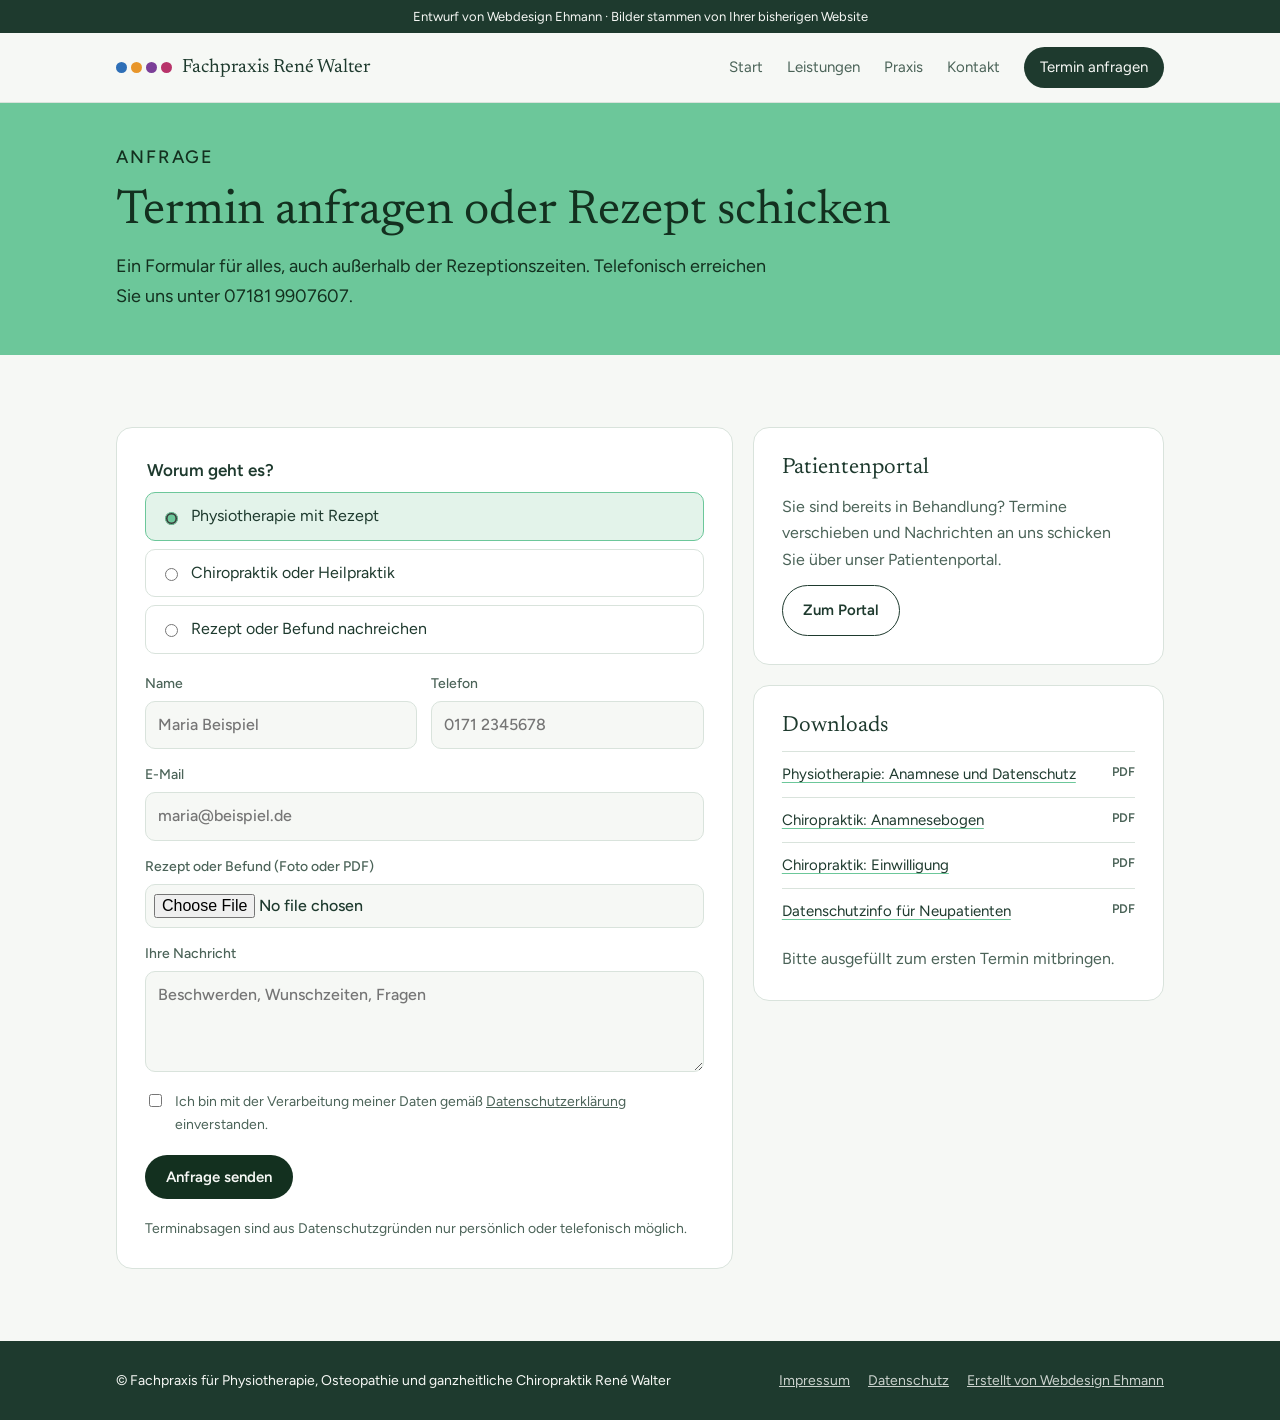
==== anfrage.html @ 9dee4672 "Hero füllt einen Bildschirm, Status-Leiste, eigene Kontakt-Seite, fehlende Infos der alten Seite erg" ====
<!doctype html>
<html lang="de">
<head>
<meta charset="UTF-8">
<meta name="viewport" content="width=device-width, initial-scale=1.0, viewport-fit=cover">
<title>Termin anfragen | Fachpraxis René Walter Winterbach</title>
<meta name="description" content="Termin oder Rezept online an die Fachpraxis in Winterbach schicken, auch außerhalb der Rezeptionszeiten. Oder direkt anrufen: 07181 9907607.">
<meta name="robots" content="noindex">
<link rel="icon" href="favicon.svg" type="image/svg+xml">
<link rel="preload" href="fonts/newsreader.woff2" as="font" type="font/woff2" crossorigin>
<link rel="stylesheet" href="css/fonts.css">
<link rel="stylesheet" href="css/style.css">
</head>
<body>
<div class="demo">Entwurf von Webdesign Ehmann · Bilder stammen von Ihrer bisherigen Website</div>

<header>
  <div class="wrap nav">
    <a class="brand" href="index.html" aria-label="Fachpraxis René Walter, zur Startseite">
      <span class="dots" aria-hidden="true"><i style="background:var(--c-blue)"></i><i style="background:var(--c-orange)"></i><i style="background:var(--c-violet)"></i><i style="background:var(--c-magenta)"></i></span>
      <span>Fachpraxis René Walter</span>
    </a>
    <nav class="links" id="links" aria-label="Hauptnavigation">
      <a href="index.html">Start</a>
      <a href="leistungen.html">Leistungen</a>
      <a href="praxis.html">Praxis</a>
      <a href="kontakt.html">Kontakt</a>
      <a href="anfrage.html" class="nav-cta" aria-current="page">Termin anfragen</a>
    </nav>
    <button class="menu-btn" id="menuBtn" aria-label="Menü öffnen" aria-expanded="false" aria-controls="links">
      <svg width="26" height="26" viewBox="0 0 24 24" fill="none" stroke="currentColor" stroke-width="1.8" stroke-linecap="round" aria-hidden="true"><path d="M4 7h16M4 12h16M4 17h16"/></svg>
    </button>
  </div>
</header>

<main id="top">
<div class="page-head"><div class="wrap">
    <p class="eyebrow">Anfrage</p>
    <h1>Termin anfragen oder Rezept schicken</h1>
    <p>Ein Formular für alles, auch außerhalb der Rezeptionszeiten. Telefonisch erreichen Sie uns unter 07181 9907607.</p>
  </div></div>
  <section id="anfrage">
    <div class="wrap">
      <div class="form-grid">
        <form class="card form" id="contact-form" novalidate>
          <fieldset class="choice">
            <legend>Worum geht es?</legend>
            <label><input type="radio" name="art" id="art-physio" value="physio" checked> Physiotherapie mit Rezept</label>
            <label><input type="radio" name="art" id="art-hp" value="hp"> Chiropraktik oder Heilpraktik</label>
            <label><input type="radio" name="art" id="art-rezept" value="rezept"> Rezept oder Befund nachreichen</label>
          </fieldset>
          <div class="fields">
            <label>Name<input id="f-name" name="name" autocomplete="name" placeholder="Maria Beispiel"></label>
            <label>Telefon<input id="f-tel" name="tel" type="tel" autocomplete="tel" placeholder="0171 2345678"></label>
            <label class="full">E-Mail<input id="f-mail" name="mail" type="email" autocomplete="email" placeholder="maria@beispiel.de"></label>
            <label class="full" id="file-row">Rezept oder Befund (Foto oder PDF)<input id="f-file" name="file" type="file" accept="image/*,.pdf"></label>
            <label class="full">Ihre Nachricht<textarea id="f-msg" name="msg" rows="3" placeholder="Beschwerden, Wunschzeiten, Fragen"></textarea></label>
          </div>
          <label class="consent"><input type="checkbox" id="f-ok"> <span>Ich bin mit der Verarbeitung meiner Daten gemäß <a href="datenschutz.html">Datenschutzerklärung</a> einverstanden.</span></label>
          <p class="err" id="err" role="alert" hidden></p>
          <button class="btn btn-dark" type="submit">Anfrage senden</button>
          <p class="note">Terminabsagen sind aus Datenschutzgründen nur persönlich oder telefonisch möglich.</p>
          <p class="ok" id="ok" role="status" hidden>Danke. In der fertigen Website geht Ihre Anfrage jetzt direkt an die Praxis. In diesem Entwurf wird noch nichts verschickt.</p>
        </form>
        <div class="side">
          <div class="card">
            <h3>Patientenportal</h3>
            <p>Sie sind bereits in Behandlung? Termine verschieben und Nachrichten an uns schicken Sie über unser Patientenportal.</p>
            <a class="btn btn-line" href="https://www.therapie-winterbach.de/patienten-kommunikations-portal/" target="_blank" rel="noopener">Zum Portal</a>
          </div>
          <div class="card">
            <h3>Downloads</h3>
            <ul class="dl">
              <li><a href="downloads/anamnese-physiotherapie.pdf" target="_blank" rel="noopener">Physiotherapie: Anamnese und Datenschutz</a><small>PDF</small></li>
              <li><a href="downloads/anamnesebogen-chiropraktik.pdf" target="_blank" rel="noopener">Chiropraktik: Anamnesebogen</a><small>PDF</small></li>
              <li><a href="downloads/einwilligung-chiropraktik.pdf" target="_blank" rel="noopener">Chiropraktik: Einwilligung</a><small>PDF</small></li>
              <li><a href="downloads/datenschutzinfo-neupatienten.pdf" target="_blank" rel="noopener">Datenschutzinfo für Neupatienten</a><small>PDF</small></li>
            </ul>
            <p class="note">Bitte ausgefüllt zum ersten Termin mitbringen.</p>
          </div>
        </div>
      </div>
    </div>
  </section>
</main>

<footer>
  <div class="wrap">
    <span>© Fachpraxis für Physiotherapie, Osteopathie und ganzheitliche Chiropraktik René Walter</span>
    <nav aria-label="Rechtliches"><a href="impressum.html">Impressum</a><a href="datenschutz.html">Datenschutz</a><a href="https://www.webdesign-ehmann.de" target="_blank" rel="noopener">Erstellt von Webdesign Ehmann</a></nav>
  </div>
</footer>

<script src="js/main.js" defer></script>
</body>
</html>
---- css/fonts.css ----
@font-face{font-family:"Newsreader";font-style:normal;font-weight:200 800;font-display:swap;src:url(../fonts/newsreader.woff2) format("woff2")}
@font-face{font-family:"Figtree";font-style:normal;font-weight:300 900;font-display:swap;src:url(../fonts/figtree.woff2) format("woff2")}
---- css/style.css ----
html{color-scheme:light}body{margin:0}img{max-width:100%;display:block}[hidden]{display:none!important}
:root{padding-top:env(safe-area-inset-top,0px);padding-bottom:env(safe-area-inset-bottom,0px)}
/* Farben: Mint als Grundton der Praxis. Blau/Orange/Violett/Magenta stammen aus dem Logo und
   markieren nur die vier Fachbereiche (und spiegeln die Lampenschirme im Flur der Praxis). */
:root{
  --bg:#F6F8F5; --surface:#FFFFFF; --mint:#6CC79A; --mint-soft:#E3F3EA;
  --ink:#1E3A2E; --ink-2:#4B6358; --line:#D9E3DC; --on-mint:#13301F;
  --c-blue:#2E6FB7; --c-orange:#E8962A; --c-violet:#7B3F98; --c-magenta:#B8336A;
  --f-display:"Newsreader",Georgia,"Times New Roman",serif;
  --f-body:"Figtree",system-ui,-apple-system,"Segoe UI",sans-serif;
  --gutter-l:max(16px,env(safe-area-inset-left,0px)); --gutter-r:max(16px,env(safe-area-inset-right,0px));
}
@media (prefers-color-scheme:dark){:root:not([data-theme="light"]){
  --bg:#111814; --surface:#18221C; --mint:#6CC79A; --mint-soft:#1F3328;
  --ink:#E4EEE8; --ink-2:#A6BAAE; --line:#2A3A31; --on-mint:#0E2418;
  --c-blue:#6FA3DC; --c-orange:#F0AE55; --c-violet:#B48BCB; --c-magenta:#DE7AA3; color-scheme:dark}}
:root[data-theme="dark"]{
  --bg:#111814; --surface:#18221C; --mint:#6CC79A; --mint-soft:#1F3328;
  --ink:#E4EEE8; --ink-2:#A6BAAE; --line:#2A3A31; --on-mint:#0E2418;
  --c-blue:#6FA3DC; --c-orange:#F0AE55; --c-violet:#B48BCB; --c-magenta:#DE7AA3; color-scheme:dark}
*{box-sizing:border-box}
html{scroll-behavior:smooth;scroll-padding-top:72px}
@media (prefers-reduced-motion:reduce){html{scroll-behavior:auto}}
body{background:var(--bg);color:var(--ink);font-family:var(--f-body);font-size:17px;line-height:1.65}
body::before{content:"";position:fixed;inset:0 0 auto;height:env(safe-area-inset-top,0px);z-index:10;background:var(--bg)}
.wrap{max-width:1080px;margin:0 auto;padding-left:var(--gutter-l);padding-right:var(--gutter-r)}
h1,h2,h3{font-family:var(--f-display);font-weight:400;line-height:1.15;text-wrap:balance;margin:0}
h2{font-size:clamp(28px,4.5vw,40px)}
h3{font-size:22px}
p{margin:0}
a{color:inherit}
:focus-visible{outline:2px solid var(--mint);outline-offset:3px;border-radius:4px}
.eyebrow{font-size:13px;letter-spacing:.12em;text-transform:uppercase;color:var(--ink-2);font-weight:500}
.btn{display:inline-flex;align-items:center;gap:8px;padding:12px 20px;border-radius:999px;font-weight:600;font-size:15px;text-decoration:none;border:1.5px solid transparent;cursor:pointer;font-family:inherit}
.btn-dark{background:var(--on-mint);color:#F6F8F5}
.btn-line{border-color:currentColor;background:transparent;color:inherit}
.dots{display:inline-flex;gap:4px}
.dots i{width:11px;height:11px;border-radius:50%;display:block}

.demo{background:var(--ink);color:var(--bg);font-size:13px;text-align:center;padding-block:6px}

/* Header */
header{position:sticky;top:env(safe-area-inset-top,0px);z-index:5;background:var(--bg);border-bottom:1px solid var(--line)}
.nav{display:flex;align-items:center;justify-content:space-between;gap:16px;padding-block:14px}
.brand{display:flex;align-items:center;gap:10px;text-decoration:none;min-width:0}
.brand span{font-family:var(--f-display);font-size:19px;white-space:nowrap}
.links{display:flex;gap:24px;font-size:15px;align-items:center}
.links a{text-decoration:none;color:var(--ink-2)}
.links a:hover{color:var(--ink)}
.links a[aria-current="page"]:not(.nav-cta){color:var(--ink);font-weight:600}
.nav-cta{background:var(--ink);color:var(--bg)!important;padding:8px 16px;border-radius:999px}
.menu-btn{display:none;background:none;border:0;color:var(--ink);padding:6px;cursor:pointer}
@media (max-width:900px){
  .brand span{font-size:17px}
  .links{display:none;position:absolute;top:100%;left:0;right:0;flex-direction:column;align-items:stretch;gap:0;background:var(--bg);border-bottom:1px solid var(--line);padding-left:var(--gutter-l);padding-right:var(--gutter-r)}
  .links.open{display:flex}
  .links a{padding-block:14px;border-top:1px solid var(--line);font-size:17px}
  .nav-cta{background:none;color:var(--ink)!important;padding:14px 0;border-radius:0;font-weight:600}
  .menu-btn{display:block}
}
@media (max-width:420px){.brand span{white-space:normal;line-height:1.2}}

/* Hero */
.hero{background:var(--mint);color:var(--on-mint)}
.hero .wrap{display:grid;grid-template-columns:1.2fr 1fr;gap:40px;align-items:center;padding-block:28px 30px}
.hero h1{font-size:clamp(32px,min(4.8vw,7.4svh),54px);margin-top:10px}
.hero .lead{font-size:18px;margin-top:14px;max-width:36ch}
.hero .eyebrow{color:var(--on-mint)}
.hero-actions{display:flex;flex-wrap:wrap;gap:12px;margin-top:22px}
.hero figure{margin:0}
.hero figure img{width:100%;height:clamp(220px,calc(100svh - 270px),500px);object-fit:cover;object-position:50% 45%;border-radius:14px}
.hero figcaption{font-size:13px;margin-top:6px;opacity:.85}
@media (max-width:820px){.hero .wrap{grid-template-columns:1fr;gap:18px;padding-block:22px 24px}.hero h1{font-size:clamp(28px,8vw,38px)}.hero .lead{font-size:16px}.hero-actions{margin-top:16px}.hero figure img{height:clamp(110px,18svh,200px);object-position:50% 55%}.hero figcaption{display:none}}

/* Fotos */
.photo{margin:0}
.photo img{width:100%;height:auto;object-fit:cover;border-radius:14px;background:var(--mint-soft)}
.photo figcaption{font-size:13px;color:var(--ink-2);margin-top:6px}

/* Status-Leiste: zeigt gross, ob die Praxis gerade offen ist */
.strip{background:var(--surface);border-bottom:1px solid var(--line)}
.strip .wrap{display:flex;flex-wrap:wrap;align-items:center;justify-content:center;gap:12px 28px;padding-block:14px}
.status{display:inline-flex;align-items:center;gap:12px;margin:0;padding:10px 20px 10px 16px;border-radius:999px;font-size:17px;line-height:1.25;background:var(--ink);color:var(--bg)}
.status i{width:14px;height:14px;border-radius:50%;background:var(--c-orange);flex-shrink:0;display:block}
.status b{font-weight:700;font-size:18px}
.status small{font-size:14px;opacity:.9}
.status small:not(:empty)::before{content:"·";margin-right:10px}
.status[data-state="open"]{background:var(--mint);color:var(--on-mint)}
.status[data-state="open"] i{background:#1C8A52;animation:pulse 2s ease-out infinite}
@keyframes pulse{0%{box-shadow:0 0 0 0 rgba(28,138,82,.55)}70%{box-shadow:0 0 0 10px rgba(28,138,82,0)}100%{box-shadow:0 0 0 0 rgba(28,138,82,0)}}
@media (prefers-reduced-motion:reduce){.status i{animation:none!important}}
.facts{list-style:none;margin:0;padding:0;display:flex;flex-wrap:wrap;justify-content:center;gap:6px 24px;font-size:15px;color:var(--ink-2)}
.facts li::before{content:"";display:inline-block;width:5px;height:5px;border-radius:50%;background:var(--mint);margin-right:8px;vertical-align:middle}
.facts a{text-decoration-color:var(--mint);text-underline-offset:3px}
@media (max-width:600px){.strip .wrap{padding-block:12px;gap:8px}.status{padding:8px 16px 8px 12px;flex-wrap:wrap;row-gap:0}.status small:not(:empty)::before{content:none}.status small{flex-basis:100%;padding-left:26px;margin-top:-2px}.facts{gap:2px 16px;font-size:14px}}

section{padding-block:72px}
@media (max-width:600px){section{padding-block:52px}}
.alt{background:var(--surface);border-block:1px solid var(--line)}
.sec-head{display:flex;flex-direction:column;gap:10px;margin-bottom:36px;max-width:640px}

/* Fachbereiche */
.cards{display:grid;grid-template-columns:repeat(4,minmax(0,1fr));gap:16px}
@media (max-width:900px){.cards{grid-template-columns:repeat(2,minmax(0,1fr))}}
@media (max-width:520px){.cards{grid-template-columns:1fr}}
.area-card{background:var(--surface);border:1px solid var(--line);border-top:4px solid var(--c);border-radius:0 0 14px 14px;padding:20px;display:flex;flex-direction:column;gap:8px}
.area-card h3{font-size:22px}
.area-card p{color:var(--ink-2);font-size:16px}
.area-card ul{margin:4px 0 0;padding-left:18px;color:var(--ink-2);font-size:15px}
.area-card li{margin-top:2px}
.area-card .meta{font-size:14px;color:var(--ink);font-weight:500}
.tag{align-self:flex-start;margin-top:auto;font-size:13px;font-weight:600;color:var(--on-mint);background:var(--mint-soft);padding:3px 10px;border-radius:999px}
:root[data-theme="dark"] .tag{color:var(--ink)}
@media (prefers-color-scheme:dark){:root:not([data-theme="light"]) .tag{color:var(--ink)}}
.more-link{margin-top:24px;display:inline-flex;gap:6px;align-items:center;font-weight:600;text-decoration:none;color:var(--ink);border-bottom:2px solid var(--mint);padding-bottom:2px}
.detail{display:grid;grid-template-columns:repeat(2,minmax(0,1fr));gap:20px}
@media (max-width:820px){.detail{grid-template-columns:1fr}}
.more{display:grid;grid-template-columns:repeat(4,minmax(0,1fr));gap:12px 24px;margin-top:28px;padding-top:24px;border-top:1px solid var(--line)}
.more h3{font-family:var(--f-body);font-size:16px;font-weight:600}
.more p{color:var(--ink-2);font-size:15px;margin-top:4px}
@media (max-width:900px){.more{grid-template-columns:repeat(2,minmax(0,1fr))}}
@media (max-width:520px){.more{grid-template-columns:1fr}}

/* Praxis */
.praxis{display:grid;grid-template-columns:1fr 1.3fr;gap:40px;align-items:center}
.praxis-text{display:flex;flex-direction:column;gap:14px}
.praxis-text p:not(.eyebrow){color:var(--ink-2);max-width:48ch}
@media (max-width:820px){.praxis{grid-template-columns:1fr;gap:28px}}
.gallery{display:grid;grid-template-columns:repeat(2,minmax(0,1fr));gap:12px}
.gallery .photo img{aspect-ratio:4/3}
.gallery .wide{grid-column:1/-1}
.gallery .wide img{aspect-ratio:16/9}
.gallery .tall img{aspect-ratio:3/4}
.gallery.big{grid-template-columns:repeat(3,minmax(0,1fr))}
.gallery.big .wide{grid-column:span 2}
.gallery.big .photo.wide img{aspect-ratio:3/2}
.gallery.big .photo:not(.wide) img{aspect-ratio:3/4}
@media (max-width:700px){.gallery.big{grid-template-columns:repeat(2,minmax(0,1fr))}.gallery.big .wide{grid-column:1/-1}}
.split{display:grid;grid-template-columns:1fr 1fr;gap:40px;align-items:center}
.split .photo img{aspect-ratio:4/3}
.split.rev .photo{order:2}
@media (max-width:820px){.split{grid-template-columns:1fr;gap:24px}.split.rev .photo{order:0}}
.split p{color:var(--ink-2);max-width:52ch}
.split>div{display:flex;flex-direction:column;gap:14px}
.checks{list-style:none;margin:4px 0 0;padding:0;color:var(--ink-2);font-size:16px}
.checks li{padding-block:7px;border-top:1px solid var(--line);padding-left:20px;position:relative}
.checks li::before{content:"";position:absolute;left:0;top:17px;width:8px;height:8px;border-radius:50%;background:var(--mint)}

/* Kontakt */
.three{display:grid;grid-template-columns:repeat(3,minmax(0,1fr));gap:20px}
@media (max-width:900px){.three{grid-template-columns:1fr}}
.card{background:var(--surface);border:1px solid var(--line);border-radius:16px;padding:28px}
.three .card{display:flex;flex-direction:column;gap:12px}
.hours{width:100%;border-collapse:collapse;font-variant-numeric:tabular-nums;font-size:16px}
.hours td{padding-block:9px;border-top:1px solid var(--line);vertical-align:top}
.hours td:first-child{width:56px;font-weight:600}
.hours tr.today td:first-child::after{content:"";display:inline-block;width:7px;height:7px;border-radius:50%;background:var(--mint);margin-left:6px;vertical-align:middle}
.hours td.off{color:var(--ink-2)}
.note{font-size:14px;color:var(--ink-2)}
.cta-card{background:var(--mint-soft);border-color:transparent}
.cta-card p{color:var(--ink-2)}
.cta-card .btn{align-self:flex-start;margin-top:auto}
.cta-card .btn-dark{background:var(--ink);color:var(--bg)}
.kv{display:grid;grid-template-columns:minmax(0,1fr) auto;gap:2px 12px;align-items:center;margin:0;font-size:15px}
.kv dt{color:var(--ink-2);grid-column:1/-1;font-size:13px;margin-top:10px}
.kv dt:first-child{margin-top:0}
.kv dd{margin:0;font-weight:500;min-width:0;overflow-wrap:anywhere}
.copy{background:none;border:1px solid var(--line);color:var(--ink-2);border-radius:999px;font-size:13px;padding:4px 10px;cursor:pointer;font-family:inherit}
.row-links{display:flex;gap:8px;flex-wrap:wrap;margin-top:auto}
.route{text-decoration:none}
.career{background:var(--mint-soft)}
.career .wrap{display:flex;flex-wrap:wrap;align-items:center;justify-content:space-between;gap:16px;padding-block:28px}
.career p{max-width:60ch;color:var(--ink-2)}
.career b{color:var(--ink)}
.example{display:inline-block;font-size:11px;letter-spacing:.06em;background:var(--mint-soft);color:var(--ink);padding:2px 8px;border-radius:999px;vertical-align:middle}

/* Formular */
.form-grid{display:grid;grid-template-columns:1.5fr 1fr;gap:20px;align-items:start}
@media (max-width:900px){.form-grid{grid-template-columns:1fr}}
.form{display:flex;flex-direction:column;gap:18px}
.choice{border:0;padding:0;margin:0;display:flex;flex-direction:column;gap:8px}
.choice legend{font-weight:600;margin-bottom:8px}
.choice label{display:flex;gap:10px;align-items:center;padding:10px 14px;border:1px solid var(--line);border-radius:10px;cursor:pointer;font-size:16px}
.choice label:has(input:checked){border-color:var(--mint);background:var(--mint-soft)}
.choice input{accent-color:var(--mint)}
.fields{display:grid;grid-template-columns:repeat(2,minmax(0,1fr));gap:14px}
.fields .full{grid-column:1/-1}
@media (max-width:520px){.fields{grid-template-columns:1fr}}
.fields label{display:flex;flex-direction:column;gap:6px;font-size:14px;font-weight:500;color:var(--ink-2);min-width:0}
.fields input,.fields textarea{font:inherit;font-size:16px;color:var(--ink);background:var(--bg);border:1px solid var(--line);border-radius:10px;padding:10px 12px;width:100%}
.fields input[type=file]{padding:8px}
.fields input:focus,.fields textarea:focus{outline:2px solid var(--mint);outline-offset:0}
.consent{display:flex;gap:10px;align-items:flex-start;font-size:14px;color:var(--ink-2)}
.consent input{margin-top:4px;accent-color:var(--mint)}
.form .btn{align-self:flex-start}
.err{color:#B3261E;font-size:14px}
:root[data-theme="dark"] .err{color:#F2B8B5}
@media (prefers-color-scheme:dark){:root:not([data-theme="light"]) .err{color:#F2B8B5}}
.ok{background:var(--mint-soft);border-radius:10px;padding:12px 14px;font-size:15px}
.side{display:flex;flex-direction:column;gap:20px}
.side .card{display:flex;flex-direction:column;gap:12px}
.side .card p{color:var(--ink-2);font-size:16px}
.side .btn{align-self:flex-start}
.dl{list-style:none;margin:0;padding:0}
.dl li{display:flex;justify-content:space-between;gap:12px;padding-block:10px;border-top:1px solid var(--line);font-size:15px}
.dl small{color:var(--ink-2);font-weight:600}

/* Unterseiten */
.page-head{background:var(--mint);color:var(--on-mint)}
.page-head .wrap{padding-block:40px 44px;display:flex;flex-direction:column;gap:12px}
.page-head h1{font-size:clamp(32px,5vw,48px)}
.page-head p{max-width:56ch;font-size:18px}
.page-head .eyebrow{color:var(--on-mint)}
.prose{max-width:68ch}
.prose h2{font-size:26px;margin-top:36px}
.prose h2:first-child{margin-top:0}
.prose p{margin-top:12px;color:var(--ink-2)}
.prose a{text-decoration-color:var(--mint);text-underline-offset:3px}
.todo{background:var(--mint-soft);border-radius:10px;padding:12px 14px;font-size:15px;color:var(--ink)!important}

footer{background:var(--ink);color:var(--bg);font-size:14px}
footer .wrap{display:flex;flex-wrap:wrap;justify-content:space-between;gap:16px;padding-block:28px}
footer a{color:var(--bg);opacity:.8}
footer nav{display:flex;gap:18px;flex-wrap:wrap}
.two-up{grid-template-columns:repeat(2,minmax(0,1fr))}
@media (max-width:900px){.two-up{grid-template-columns:1fr}}
.dl a{text-decoration-color:var(--mint);text-underline-offset:3px}
.price .kv{grid-template-columns:1fr auto;gap:0 16px;font-size:16px}
.price .kv dt{grid-column:auto;font-size:16px;margin:0;padding-block:12px;border-top:1px solid var(--line);color:var(--ink)}
.price .kv dd{padding-block:12px;border-top:1px solid var(--line);text-align:right;color:var(--ink-2)}
.price .kv dd strong{font-family:var(--f-display);font-size:26px;font-weight:400;color:var(--ink)}
.cta-card .row-links{margin-top:auto}
@media (min-width:821px) and (max-width:1150px){.hero figure img{height:clamp(220px,calc(100svh - 320px),500px)}}
.hero{display:flex;align-items:center}
.hero .wrap{width:100%}
.hero figure img{max-height:640px}
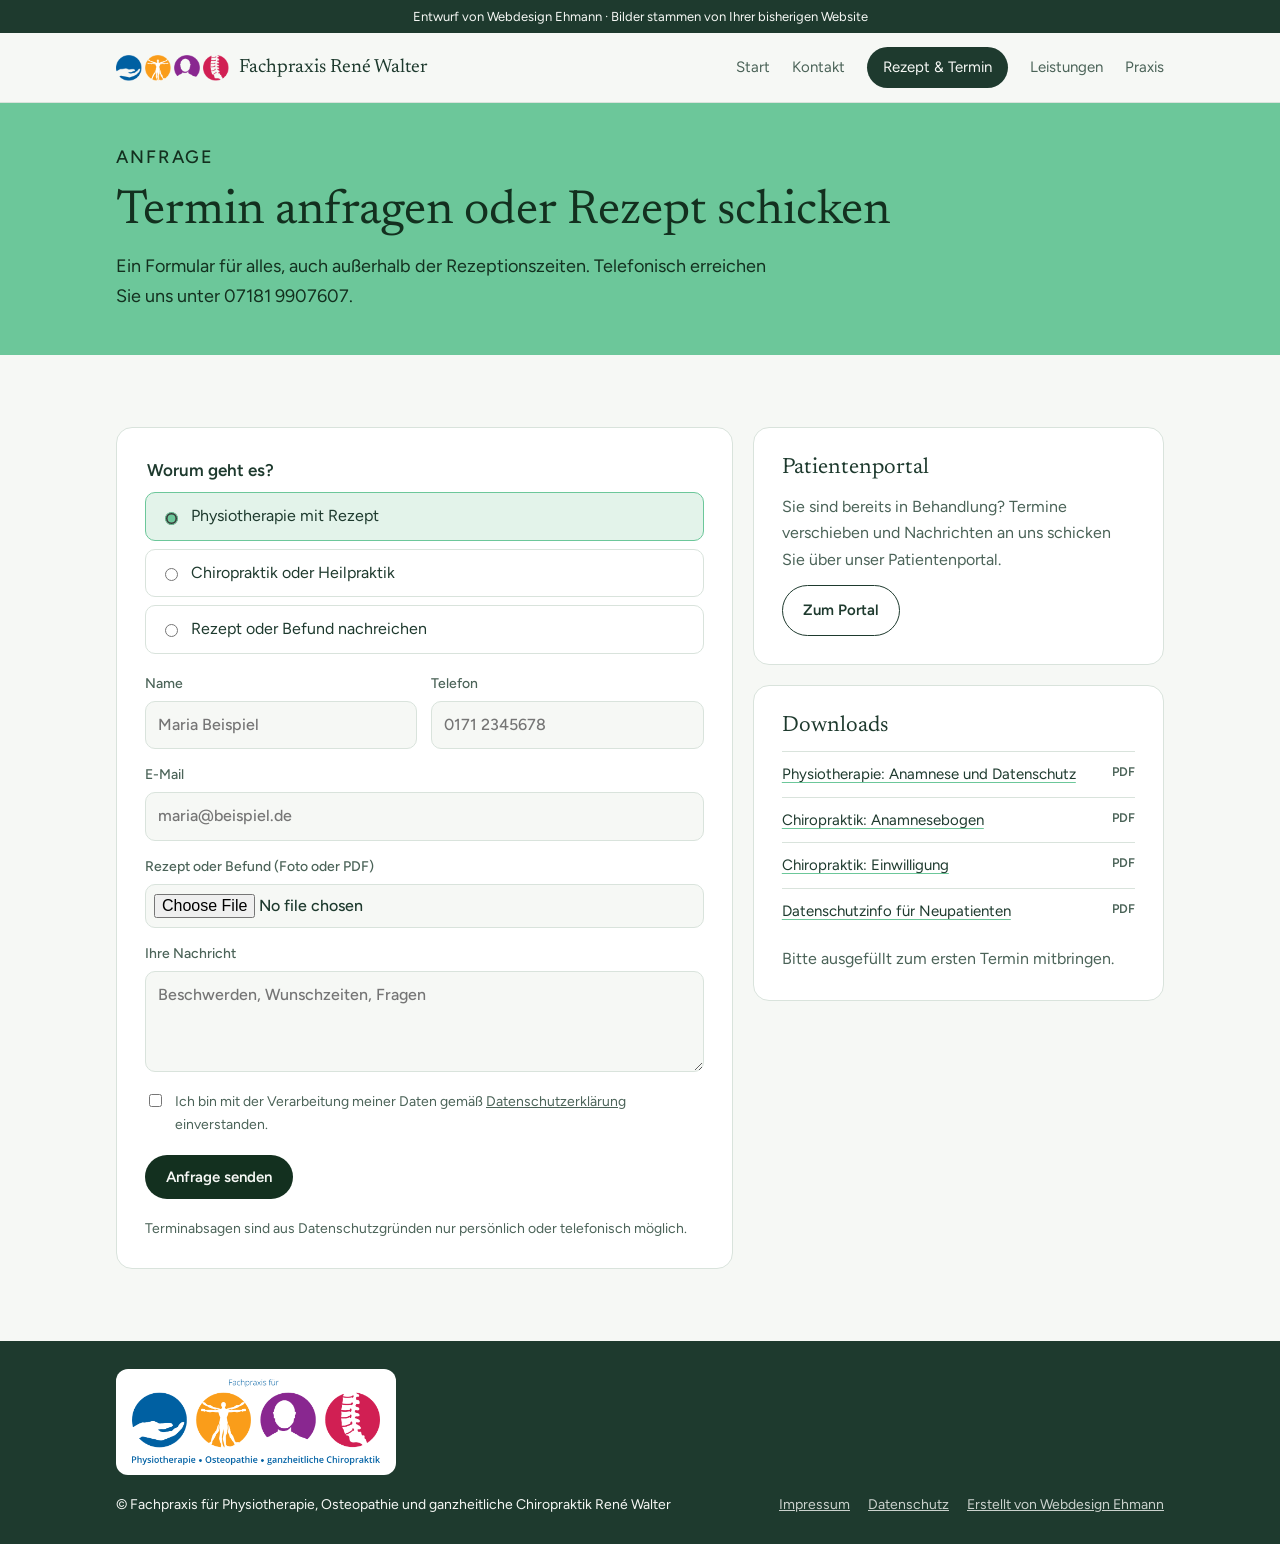
==== commit a41c7ad9: "Logo-Symbole in Header und Fachbereich-Karten, Logo im Footer, Navigation neu geordnet Co-Authored-B" ====
--- a/anfrage.html
+++ b/anfrage.html
@@ -17,15 +17,15 @@
 <header>
   <div class="wrap nav">
     <a class="brand" href="index.html" aria-label="Fachpraxis René Walter, zur Startseite">
-      <span class="dots" aria-hidden="true"><i style="background:var(--c-blue)"></i><i style="background:var(--c-orange)"></i><i style="background:var(--c-violet)"></i><i style="background:var(--c-magenta)"></i></span>
+      <span class="logo-icons" aria-hidden="true"><img src="img/icon-physio.png" width="26" height="26" alt=""><img src="img/icon-osteo.png" width="26" height="26" alt=""><img src="img/icon-vegetativ.png" width="26" height="26" alt=""><img src="img/icon-chiro.png" width="26" height="26" alt=""></span>
       <span>Fachpraxis René Walter</span>
     </a>
     <nav class="links" id="links" aria-label="Hauptnavigation">
       <a href="index.html">Start</a>
+      <a href="kontakt.html">Kontakt</a>
+      <a href="anfrage.html" class="nav-cta" aria-current="page">Rezept &amp; Termin</a>
       <a href="leistungen.html">Leistungen</a>
       <a href="praxis.html">Praxis</a>
-      <a href="kontakt.html">Kontakt</a>
-      <a href="anfrage.html" class="nav-cta" aria-current="page">Termin anfragen</a>
     </nav>
     <button class="menu-btn" id="menuBtn" aria-label="Menü öffnen" aria-expanded="false" aria-controls="links">
       <svg width="26" height="26" viewBox="0 0 24 24" fill="none" stroke="currentColor" stroke-width="1.8" stroke-linecap="round" aria-hidden="true"><path d="M4 7h16M4 12h16M4 17h16"/></svg>
@@ -85,6 +85,7 @@
 </main>
 
 <footer>
+  <div class="wrap foot-top"><img class="foot-logo" src="img/logo.png" width="900" height="313" alt="Logo: Fachpraxis für Physiotherapie, Osteopathie und ganzheitliche Chiropraktik" loading="lazy"></div>
   <div class="wrap">
     <span>© Fachpraxis für Physiotherapie, Osteopathie und ganzheitliche Chiropraktik René Walter</span>
     <nav aria-label="Rechtliches"><a href="impressum.html">Impressum</a><a href="datenschutz.html">Datenschutz</a><a href="https://www.webdesign-ehmann.de" target="_blank" rel="noopener">Erstellt von Webdesign Ehmann</a></nav>
--- a/css/style.css
+++ b/css/style.css
@@ -34,8 +34,8 @@
 .btn{display:inline-flex;align-items:center;gap:8px;padding:12px 20px;border-radius:999px;font-weight:600;font-size:15px;text-decoration:none;border:1.5px solid transparent;cursor:pointer;font-family:inherit}
 .btn-dark{background:var(--on-mint);color:#F6F8F5}
 .btn-line{border-color:currentColor;background:transparent;color:inherit}
-.dots{display:inline-flex;gap:4px}
-.dots i{width:11px;height:11px;border-radius:50%;display:block}
+
+
 
 .demo{background:var(--ink);color:var(--bg);font-size:13px;text-align:center;padding-block:6px}
 
@@ -234,3 +234,11 @@
 .hero{display:flex;align-items:center}
 .hero .wrap{width:100%}
 .hero figure img{max-height:640px}
+.logo-icons{display:inline-flex;gap:3px;flex-shrink:0}
+.logo-icons img{width:26px;height:26px}
+@media (max-width:420px){.logo-icons img{width:20px;height:20px}}
+.area-card .ico{width:44px;height:44px;margin-bottom:4px}
+.foot-top{padding-block:28px 0!important}
+.foot-logo{background:#fff;border-radius:12px;padding:10px 16px;width:min(280px,100%);height:auto}
+footer .wrap.foot-top+.wrap{padding-top:18px}
+@media (min-width:901px){.links{gap:22px}}
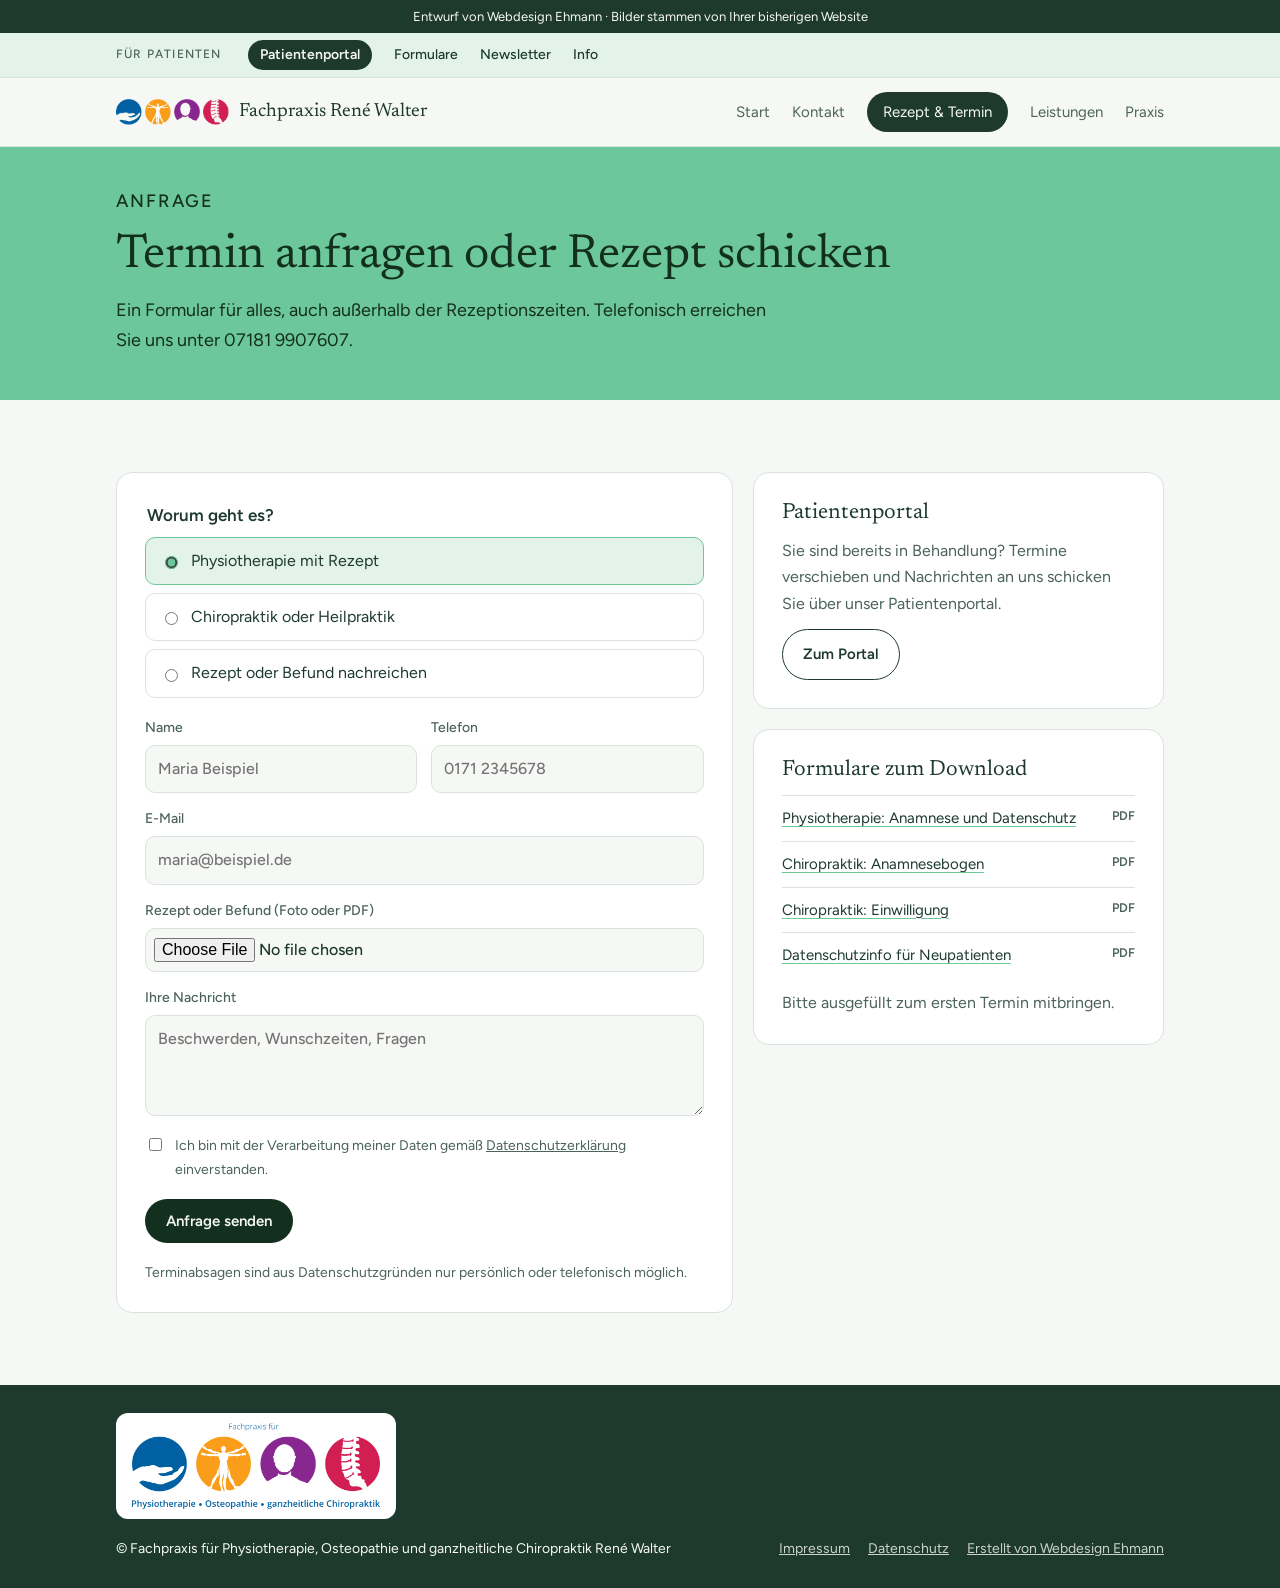
==== commit c3dba145: "Patientenleiste, Neu-bei-uns-Ablauf mit Formularen, Handy-Schnellzugriff Co-Authored-By: Claude Sonn" ====
--- a/anfrage.html
+++ b/anfrage.html
@@ -13,6 +13,13 @@
 </head>
 <body>
 <div class="demo">Entwurf von Webdesign Ehmann · Bilder stammen von Ihrer bisherigen Website</div>
+<div class="patbar"><div class="wrap">
+  <span class="patbar-label">Für Patienten</span>
+  <a class="pat-portal" href="https://www.therapie-winterbach.de/patienten-kommunikations-portal/" target="_blank" rel="noopener">Patientenportal</a>
+  <a href="anfrage.html#formulare">Formulare</a>
+  <a href="kontakt.html#newsletter">Newsletter</a>
+  <a href="leistungen.html#chiropraktik">Info</a>
+</div></div>
 
 <header>
   <div class="wrap nav">
@@ -68,8 +75,8 @@
             <p>Sie sind bereits in Behandlung? Termine verschieben und Nachrichten an uns schicken Sie über unser Patientenportal.</p>
             <a class="btn btn-line" href="https://www.therapie-winterbach.de/patienten-kommunikations-portal/" target="_blank" rel="noopener">Zum Portal</a>
           </div>
-          <div class="card">
-            <h3>Downloads</h3>
+          <div class="card" id="formulare">
+            <h3>Formulare zum Download</h3>
             <ul class="dl">
               <li><a href="downloads/anamnese-physiotherapie.pdf" target="_blank" rel="noopener">Physiotherapie: Anamnese und Datenschutz</a><small>PDF</small></li>
               <li><a href="downloads/anamnesebogen-chiropraktik.pdf" target="_blank" rel="noopener">Chiropraktik: Anamnesebogen</a><small>PDF</small></li>
@@ -92,6 +99,12 @@
   </div>
 </footer>
 
+<nav class="dock" aria-label="Schnellzugriff">
+  <a href="tel:+4971819907607"><b>Anrufen</b><small>07181 9907607</small></a>
+  <a href="anfrage.html"><b>Rezept senden</b><small>online</small></a>
+  <a href="https://www.therapie-winterbach.de/patienten-kommunikations-portal/" target="_blank" rel="noopener"><b>Portal</b><small>für Patienten</small></a>
+</nav>
+
 <script src="js/main.js" defer></script>
 </body>
 </html>
--- a/css/style.css
+++ b/css/style.css
@@ -68,7 +68,7 @@
 .hero .eyebrow{color:var(--on-mint)}
 .hero-actions{display:flex;flex-wrap:wrap;gap:12px;margin-top:22px}
 .hero figure{margin:0}
-.hero figure img{width:100%;height:clamp(220px,calc(100svh - 270px),500px);object-fit:cover;object-position:50% 45%;border-radius:14px}
+.hero figure img{width:100%;height:clamp(220px,calc(100svh - 305px),500px);object-fit:cover;object-position:50% 45%;border-radius:14px}
 .hero figcaption{font-size:13px;margin-top:6px;opacity:.85}
 @media (max-width:820px){.hero .wrap{grid-template-columns:1fr;gap:18px;padding-block:22px 24px}.hero h1{font-size:clamp(28px,8vw,38px)}.hero .lead{font-size:16px}.hero-actions{margin-top:16px}.hero figure img{height:clamp(110px,18svh,200px);object-position:50% 55%}.hero figcaption{display:none}}
 
@@ -230,7 +230,7 @@
 .price .kv dd{padding-block:12px;border-top:1px solid var(--line);text-align:right;color:var(--ink-2)}
 .price .kv dd strong{font-family:var(--f-display);font-size:26px;font-weight:400;color:var(--ink)}
 .cta-card .row-links{margin-top:auto}
-@media (min-width:821px) and (max-width:1150px){.hero figure img{height:clamp(220px,calc(100svh - 320px),500px)}}
+@media (min-width:821px) and (max-width:1150px){.hero figure img{height:clamp(220px,calc(100svh - 355px),500px)}}
 .hero{display:flex;align-items:center}
 .hero .wrap{width:100%}
 .hero figure img{max-height:640px}
@@ -242,3 +242,32 @@
 .foot-logo{background:#fff;border-radius:12px;padding:10px 16px;width:min(280px,100%);height:auto}
 footer .wrap.foot-top+.wrap{padding-top:18px}
 @media (min-width:901px){.links{gap:22px}}
+
+/* Patientenleiste (oben) */
+.patbar{background:var(--mint-soft);border-bottom:1px solid var(--line);font-size:14px}
+.patbar .wrap{display:flex;align-items:center;gap:6px 22px;padding-block:7px;flex-wrap:wrap}
+.patbar-label{color:var(--ink-2);text-transform:uppercase;letter-spacing:.1em;font-size:12px;font-weight:500;margin-right:4px}
+.patbar a{text-decoration:none;font-weight:500;padding-block:2px}
+.patbar a:hover{text-decoration:underline;text-underline-offset:3px}
+.patbar .pat-portal{background:var(--ink);color:var(--bg);padding:3px 12px;border-radius:999px;font-weight:600}
+@media (max-width:520px){.patbar-label{display:none}.patbar .wrap{justify-content:space-between;gap:4px 10px}.patbar{font-size:13px}}
+/* Neu bei uns */
+.tint{background:var(--mint-soft)}
+.steps{list-style:none;margin:0;padding:0;display:grid;grid-template-columns:1.5fr 1fr 1fr;gap:0 40px;counter-reset:s}
+.steps>li{counter-increment:s;border-top:2px solid var(--ink);padding-top:14px;display:flex;flex-direction:column;gap:10px}
+.steps>li::before{content:counter(s);font-family:var(--f-display);font-size:44px;line-height:1;color:var(--ink)}
+.steps p{color:var(--ink-2);font-size:16px}
+.steps .dl li{border-top-color:rgba(0,0,0,.12)}
+.steps .more-link{align-self:flex-start;margin-top:auto}
+@media (max-width:900px){.steps{grid-template-columns:1fr;gap:28px}}
+/* Handy-Leiste unten */
+.dock{display:none}
+@media (max-width:820px){
+  .dock{display:grid;grid-template-columns:repeat(3,1fr);position:fixed;left:0;right:0;bottom:0;z-index:6;background:var(--ink);color:var(--bg);padding-bottom:env(safe-area-inset-bottom,0px);border-top:1px solid var(--line)}
+  .dock a{text-decoration:none;display:flex;flex-direction:column;align-items:center;justify-content:center;padding-block:9px;line-height:1.2;border-left:1px solid rgba(255,255,255,.15)}
+  .dock a:first-child{border-left:0}
+  .dock b{font-size:15px}.dock small{font-size:12px;opacity:.8}
+  body{padding-bottom:64px}
+}
+@media (min-width:821px){.hero figure img{max-height:620px}}
+@media (max-width:820px){.strip .facts{display:none}}
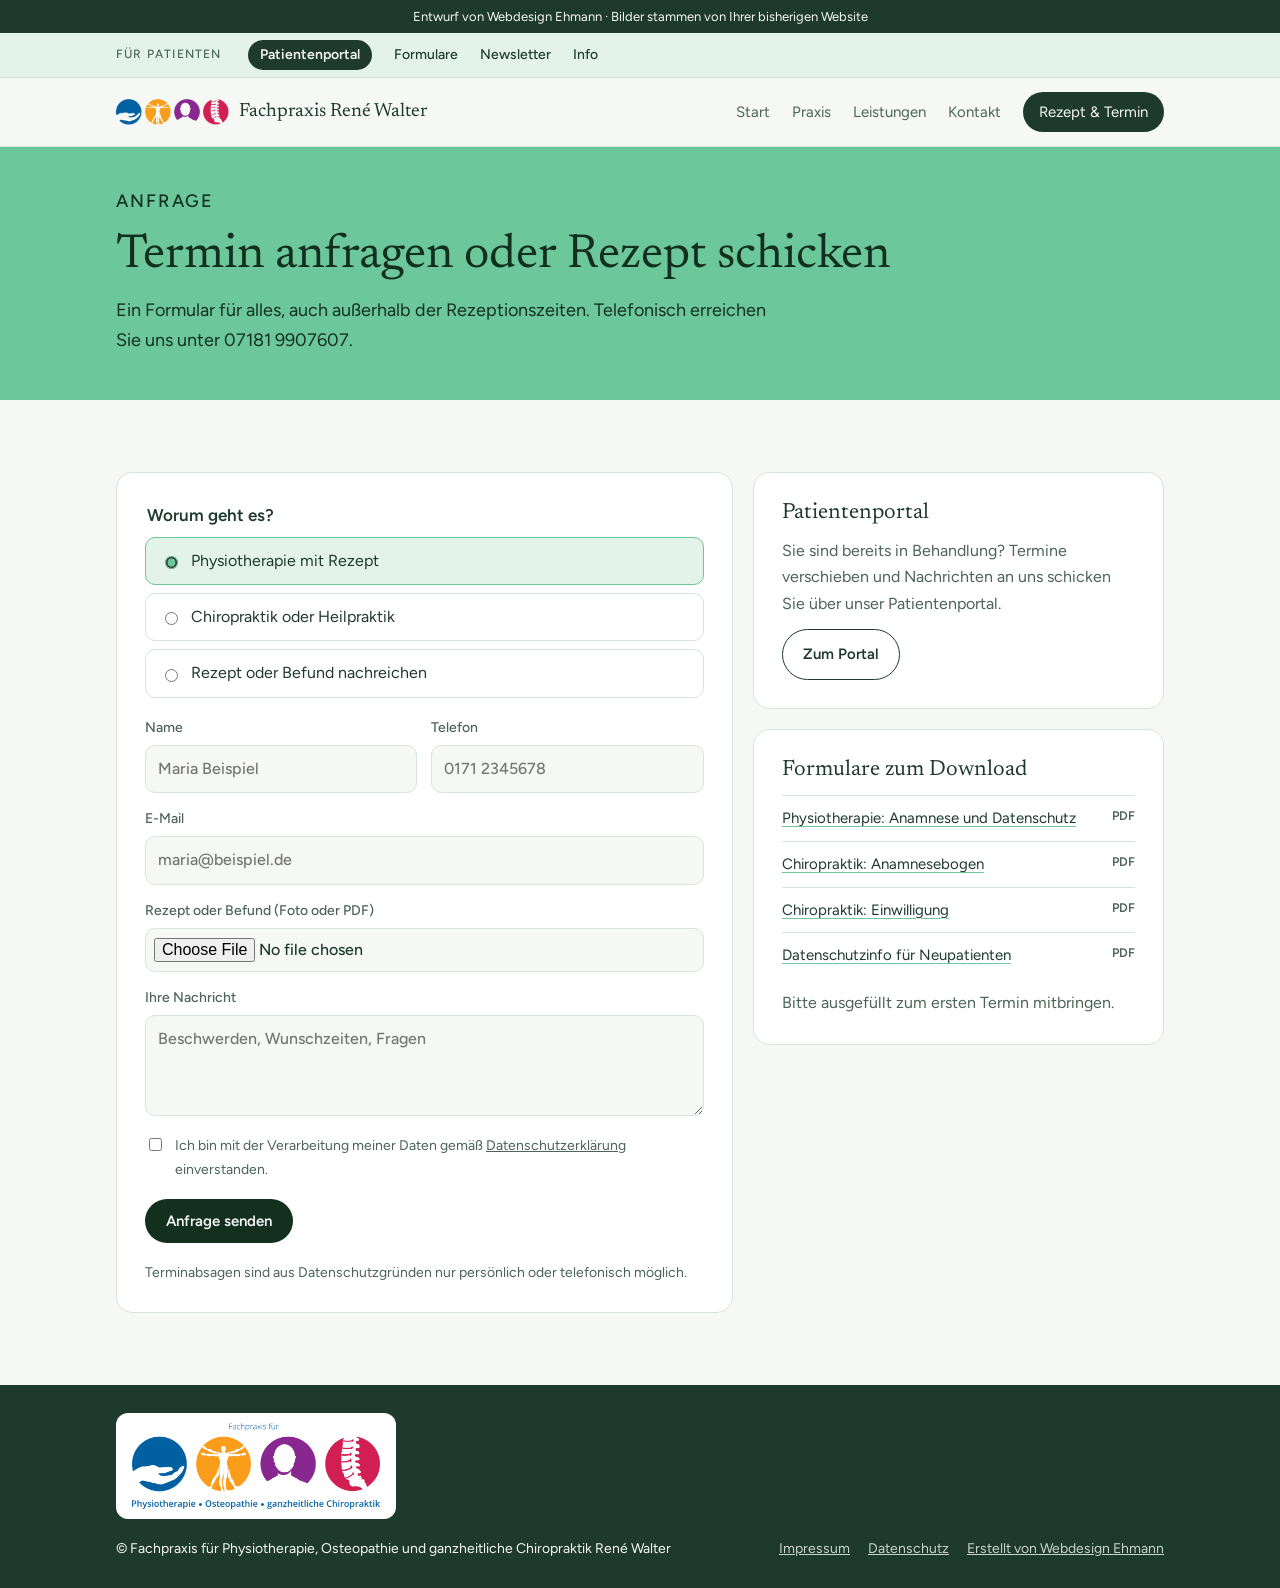
==== commit fe158e1d: "Navigation: Start, Praxis, Leistungen, Kontakt, Rezept & Termin Co-Authored-By: Claude Sonnet 5.5 <n" ====
--- a/anfrage.html
+++ b/anfrage.html
@@ -29,10 +29,10 @@
     </a>
     <nav class="links" id="links" aria-label="Hauptnavigation">
       <a href="index.html">Start</a>
+      <a href="praxis.html">Praxis</a>
+      <a href="leistungen.html">Leistungen</a>
       <a href="kontakt.html">Kontakt</a>
       <a href="anfrage.html" class="nav-cta" aria-current="page">Rezept &amp; Termin</a>
-      <a href="leistungen.html">Leistungen</a>
-      <a href="praxis.html">Praxis</a>
     </nav>
     <button class="menu-btn" id="menuBtn" aria-label="Menü öffnen" aria-expanded="false" aria-controls="links">
       <svg width="26" height="26" viewBox="0 0 24 24" fill="none" stroke="currentColor" stroke-width="1.8" stroke-linecap="round" aria-hidden="true"><path d="M4 7h16M4 12h16M4 17h16"/></svg>
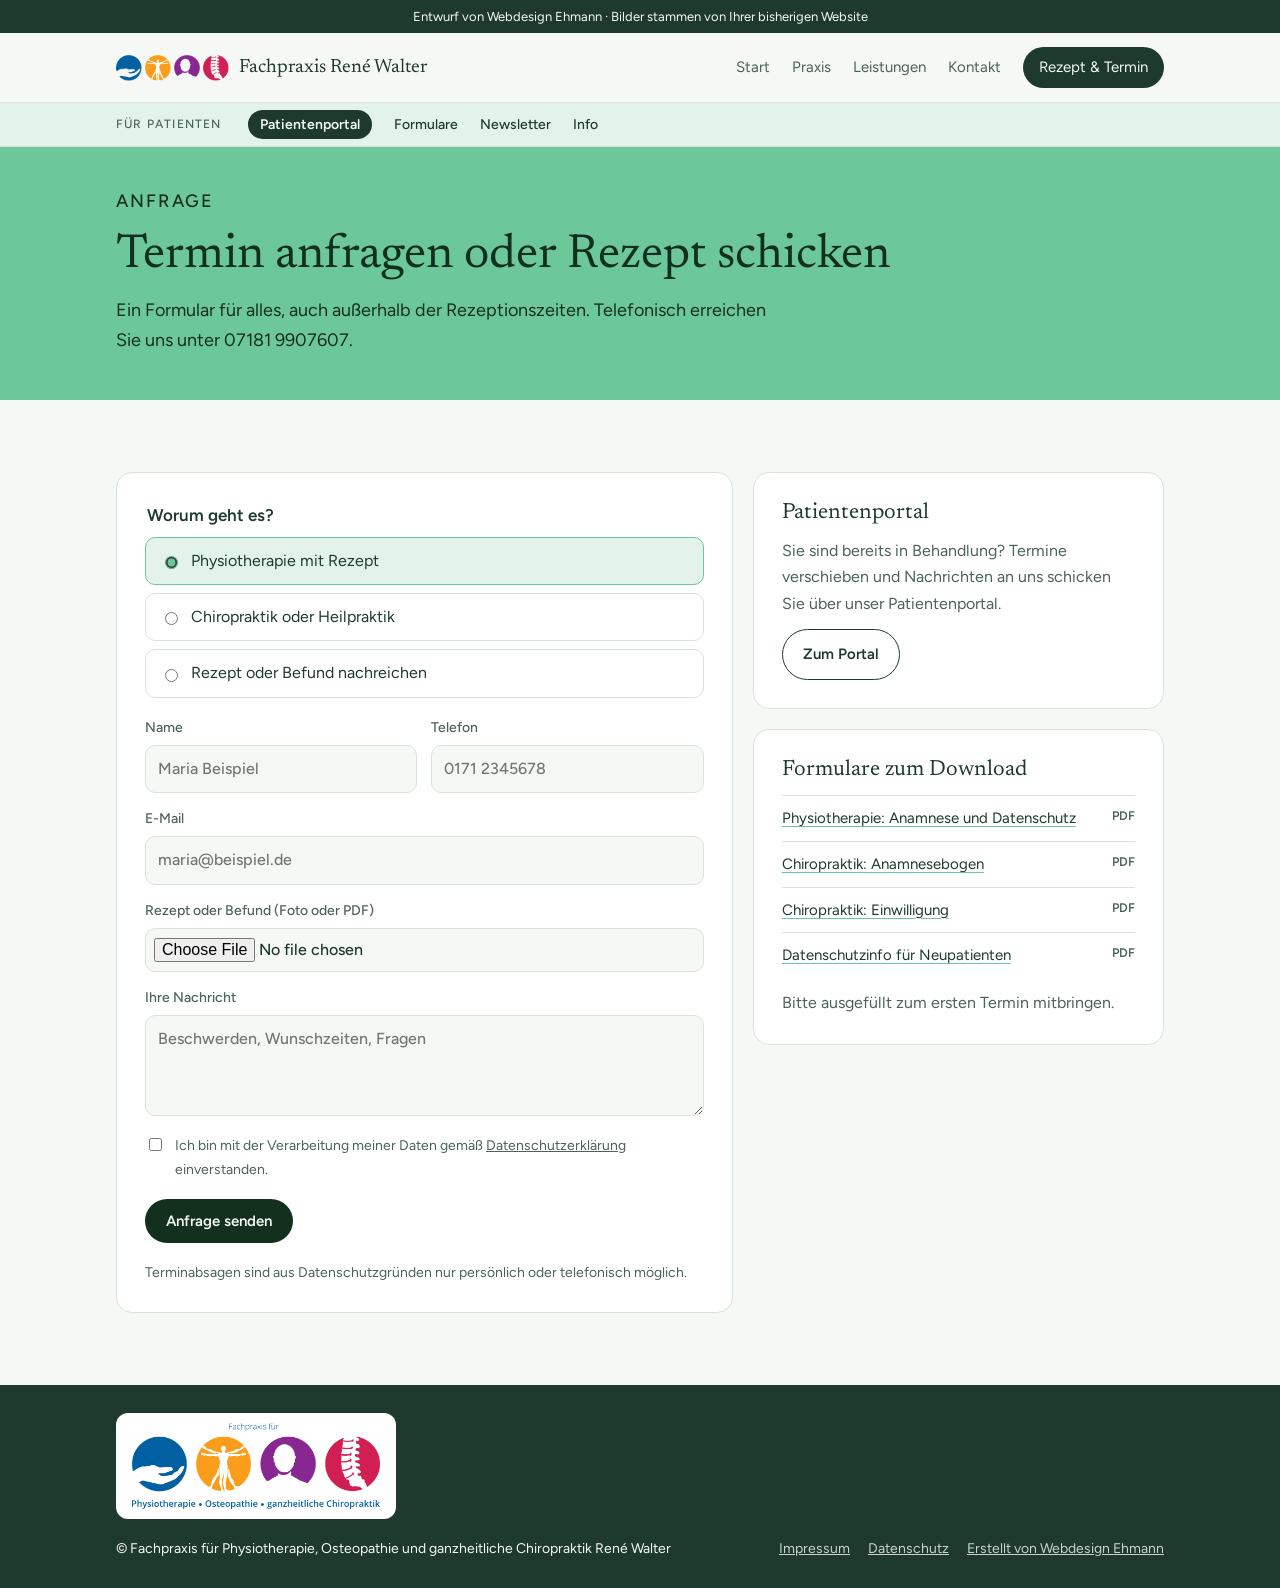
==== commit 1474d50f: "Patientenleiste unter den Header verschoben Co-Authored-By: Claude Sonnet 5.5 <noreply@anthropic.com" ====
--- a/anfrage.html
+++ b/anfrage.html
@@ -13,13 +13,6 @@
 </head>
 <body>
 <div class="demo">Entwurf von Webdesign Ehmann · Bilder stammen von Ihrer bisherigen Website</div>
-<div class="patbar"><div class="wrap">
-  <span class="patbar-label">Für Patienten</span>
-  <a class="pat-portal" href="https://www.therapie-winterbach.de/patienten-kommunikations-portal/" target="_blank" rel="noopener">Patientenportal</a>
-  <a href="anfrage.html#formulare">Formulare</a>
-  <a href="kontakt.html#newsletter">Newsletter</a>
-  <a href="leistungen.html#chiropraktik">Info</a>
-</div></div>
 
 <header>
   <div class="wrap nav">
@@ -39,6 +32,13 @@
     </button>
   </div>
 </header>
+<div class="patbar"><div class="wrap">
+  <span class="patbar-label">Für Patienten</span>
+  <a class="pat-portal" href="https://www.therapie-winterbach.de/patienten-kommunikations-portal/" target="_blank" rel="noopener">Patientenportal</a>
+  <a href="anfrage.html#formulare">Formulare</a>
+  <a href="kontakt.html#newsletter">Newsletter</a>
+  <a href="leistungen.html#chiropraktik">Info</a>
+</div></div>
 
 <main id="top">
 <div class="page-head"><div class="wrap">
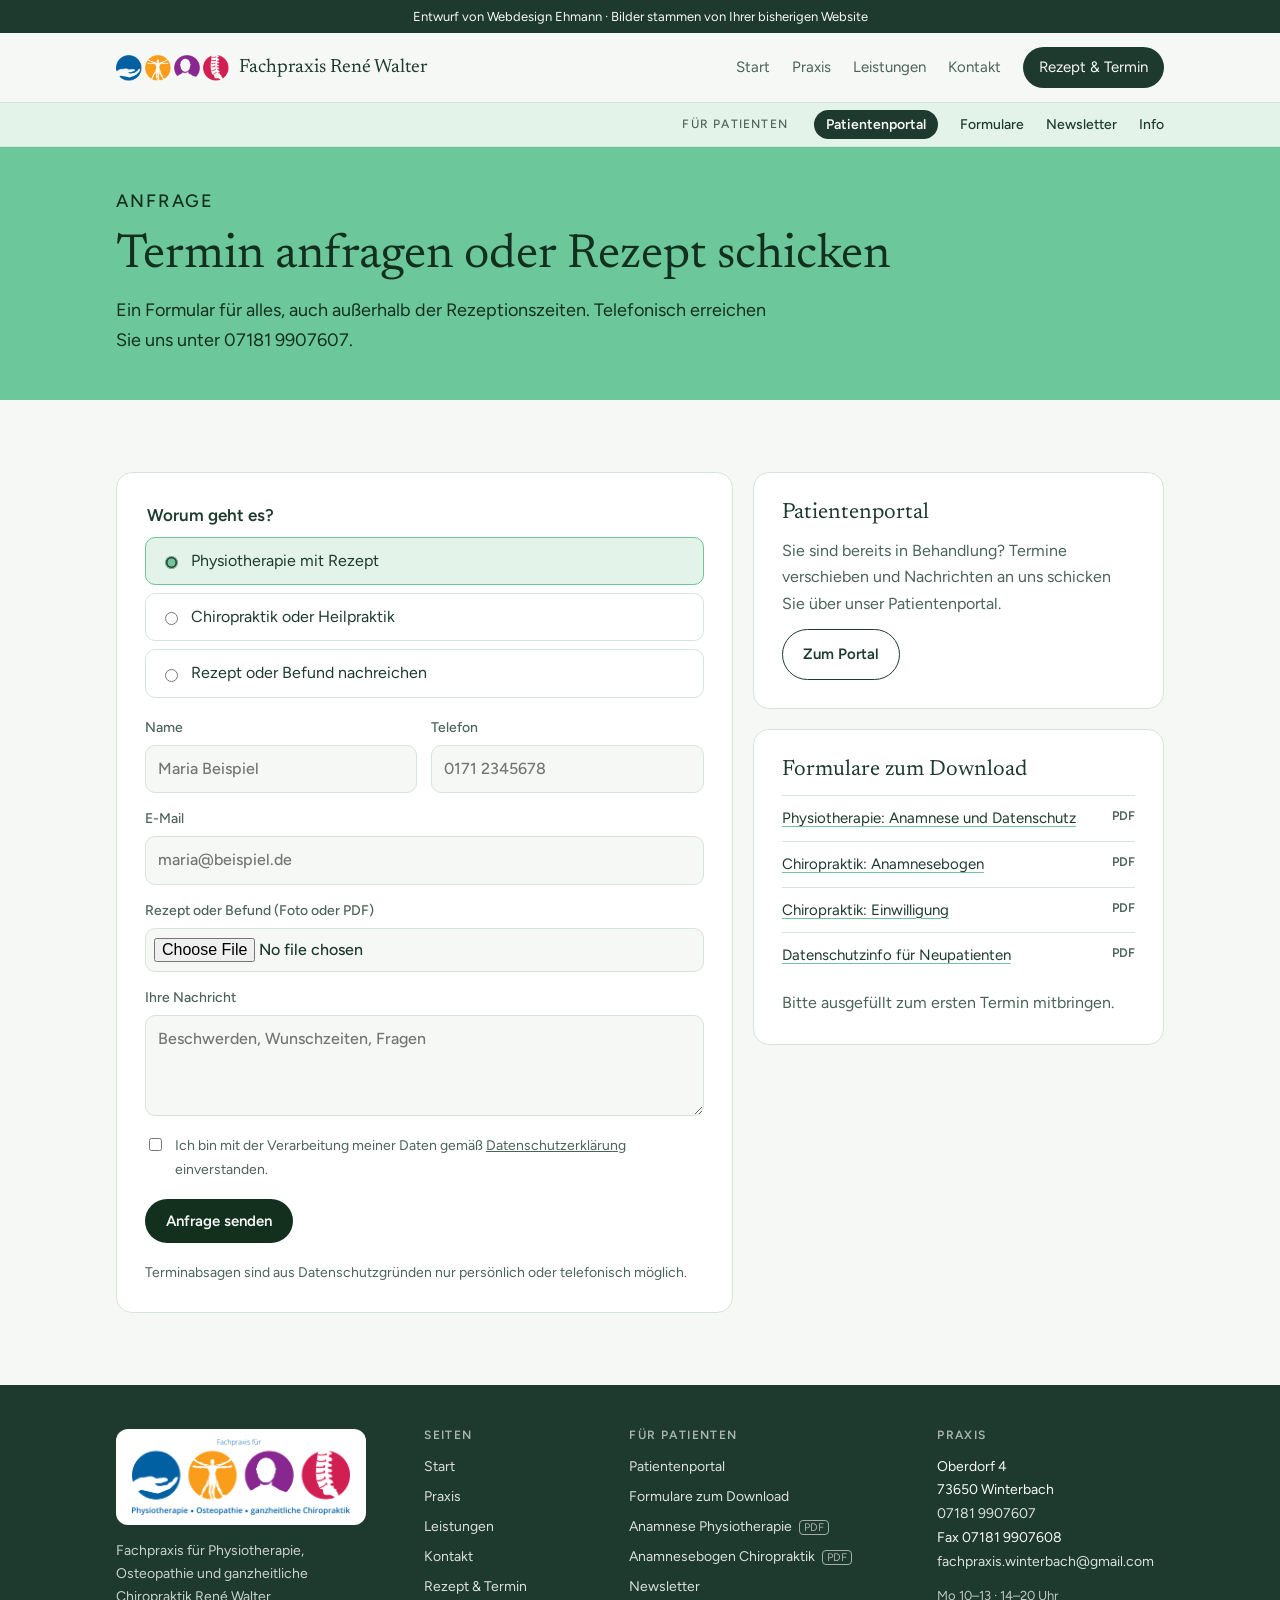
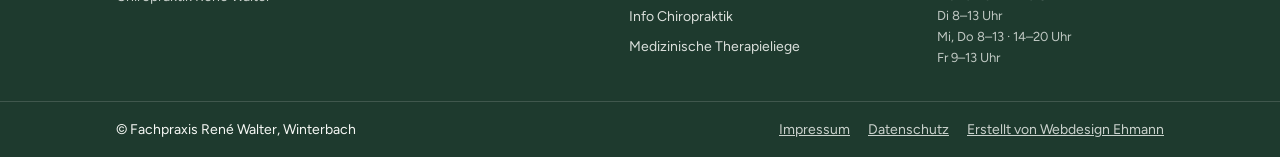
==== commit 92f6ab6f: "Footer mit Spalten: Seiten, Für Patienten (Downloads, Newsletter, Portal), Praxis-Kontakt Co-Authore" ====
--- a/anfrage.html
+++ b/anfrage.html
@@ -92,11 +92,48 @@
 </main>
 
 <footer>
-  <div class="wrap foot-top"><img class="foot-logo" src="img/logo.png" width="900" height="313" alt="Logo: Fachpraxis für Physiotherapie, Osteopathie und ganzheitliche Chiropraktik" loading="lazy"></div>
-  <div class="wrap">
-    <span>© Fachpraxis für Physiotherapie, Osteopathie und ganzheitliche Chiropraktik René Walter</span>
+  <div class="wrap foot-grid">
+    <div class="foot-brand">
+      <img class="foot-logo" src="img/logo.png" width="900" height="313" alt="Logo: Fachpraxis für Physiotherapie, Osteopathie und ganzheitliche Chiropraktik" loading="lazy">
+      <p>Fachpraxis für Physiotherapie, Osteopathie und ganzheitliche Chiropraktik René Walter</p>
+    </div>
+    <nav aria-label="Seiten">
+      <h2>Seiten</h2>
+      <ul>
+        <li><a href="index.html">Start</a></li>
+        <li><a href="praxis.html">Praxis</a></li>
+        <li><a href="leistungen.html">Leistungen</a></li>
+        <li><a href="kontakt.html">Kontakt</a></li>
+        <li><a href="anfrage.html">Rezept &amp; Termin</a></li>
+      </ul>
+    </nav>
+    <nav aria-label="Für Patienten">
+      <h2>Für Patienten</h2>
+      <ul>
+        <li><a href="https://www.therapie-winterbach.de/patienten-kommunikations-portal/" target="_blank" rel="noopener">Patientenportal</a></li>
+        <li><a href="anfrage.html#formulare">Formulare zum Download</a></li>
+        <li><a href="downloads/anamnese-physiotherapie.pdf" target="_blank" rel="noopener">Anamnese Physiotherapie <small>PDF</small></a></li>
+        <li><a href="downloads/anamnesebogen-chiropraktik.pdf" target="_blank" rel="noopener">Anamnesebogen Chiropraktik <small>PDF</small></a></li>
+        <li><a href="kontakt.html#newsletter">Newsletter</a></li>
+        <li><a href="leistungen.html#chiropraktik">Info Chiropraktik</a></li>
+        <li><a href="leistungen.html#therapieliege">Medizinische Therapieliege</a></li>
+      </ul>
+    </nav>
+    <div>
+      <h2>Praxis</h2>
+      <address>
+        Oberdorf 4<br>73650 Winterbach<br>
+        <a href="tel:+4971819907607">07181 9907607</a><br>
+        Fax 07181 9907608<br>
+        <a href="mailto:fachpraxis.winterbach@gmail.com">fachpraxis.winterbach<wbr>@gmail.com</a>
+      </address>
+      <p class="foot-hours">Mo 10–13 · 14–20 Uhr<br>Di 8–13 Uhr<br>Mi, Do 8–13 · 14–20 Uhr<br>Fr 9–13 Uhr</p>
+    </div>
+  </div>
+  <div class="foot-bottom"><div class="wrap">
+    <span>© Fachpraxis René Walter, Winterbach</span>
     <nav aria-label="Rechtliches"><a href="impressum.html">Impressum</a><a href="datenschutz.html">Datenschutz</a><a href="https://www.webdesign-ehmann.de" target="_blank" rel="noopener">Erstellt von Webdesign Ehmann</a></nav>
-  </div>
+  </div></div>
 </footer>
 
 <nav class="dock" aria-label="Schnellzugriff">
--- a/css/style.css
+++ b/css/style.css
@@ -245,7 +245,7 @@
 
 /* Patientenleiste (oben) */
 .patbar{background:var(--mint-soft);border-bottom:1px solid var(--line);font-size:14px}
-.patbar .wrap{display:flex;align-items:center;gap:6px 22px;padding-block:7px;flex-wrap:wrap}
+.patbar .wrap{display:flex;align-items:center;justify-content:flex-end;gap:6px 22px;padding-block:7px;flex-wrap:wrap}
 .patbar-label{color:var(--ink-2);text-transform:uppercase;letter-spacing:.1em;font-size:12px;font-weight:500;margin-right:4px}
 .patbar a{text-decoration:none;font-weight:500;padding-block:2px}
 .patbar a:hover{text-decoration:underline;text-underline-offset:3px}
@@ -267,7 +267,55 @@
   .dock a{text-decoration:none;display:flex;flex-direction:column;align-items:center;justify-content:center;padding-block:9px;line-height:1.2;border-left:1px solid rgba(255,255,255,.15)}
   .dock a:first-child{border-left:0}
   .dock b{font-size:15px}.dock small{font-size:12px;opacity:.8}
-  body{padding-bottom:64px}
+
 }
 @media (min-width:821px){.hero figure img{max-height:620px}}
 @media (max-width:820px){.strip .facts{display:none}}
+
+/* Bewegung: nur wenn der Nutzer sie nicht abgeschaltet hat */
+@media (prefers-reduced-motion:no-preference){
+  .area-card,.card,.btn,.copy,.more-link,.links a,.patbar a,.status,.photo img{transition:transform .3s cubic-bezier(.2,.7,.2,1),box-shadow .3s ease,background-color .2s ease,color .2s ease}
+  .area-card .ico{transition:transform .45s cubic-bezier(.3,1.6,.5,1)}
+  .photo{overflow:hidden;border-radius:14px}
+  .photo img{transition:transform .8s cubic-bezier(.2,.7,.2,1)}
+  .more-link span{display:inline-block;transition:transform .25s ease}
+  @media (hover:hover){
+    .area-card:hover{transform:translateY(-10px);box-shadow:0 18px 30px -14px color-mix(in srgb,var(--c) 55%,transparent)}
+    .area-card:hover .ico{transform:scale(1.14) rotate(-6deg)}
+    .area-card:hover h3{color:var(--c)}
+    .card:not(.cta-card):hover{transform:translateY(-4px);box-shadow:0 14px 26px -16px rgba(0,0,0,.35)}
+    .btn:hover{transform:translateY(-2px)}
+    .btn-dark:hover{box-shadow:0 8px 16px -8px rgba(0,0,0,.45)}
+    .copy:hover{transform:translateY(-1px);color:var(--ink)}
+    .more-link:hover span{transform:translateX(6px)}
+    .photo:hover img{transform:scale(1.05)}
+    .links a:not(.nav-cta):hover{transform:translateY(-1px)}
+    .patbar a:hover{transform:translateY(-1px)}
+    .dl li a:hover{text-decoration-thickness:2px}
+  }
+  .area-card h3{transition:color .25s ease}
+  .btn:active{transform:translateY(0) scale(.98)}
+  /* Einblenden beim Scrollen (nur mit JS, sonst bleibt alles sichtbar) */
+  .js .reveal{opacity:0;translate:0 22px;transition:opacity .7s ease,translate .7s cubic-bezier(.2,.7,.2,1),transform .3s cubic-bezier(.2,.7,.2,1),box-shadow .3s ease;transition-delay:calc(var(--i,0) * 90ms),calc(var(--i,0) * 90ms),0s,0s}
+  .js .reveal.in{opacity:1;translate:0 0}
+}
+
+/* Footer mit Spalten */
+footer .foot-grid{display:grid;grid-template-columns:1.3fr .8fr 1.3fr 1.1fr;gap:32px 40px;padding-block:44px 32px}
+.foot-grid h2{font-family:var(--f-body);font-size:12px;letter-spacing:.12em;text-transform:uppercase;font-weight:600;opacity:.65;margin:0 0 12px}
+.foot-grid ul{list-style:none;margin:0;padding:0;display:flex;flex-direction:column;gap:7px}
+.foot-grid a{opacity:.88;text-decoration:none}
+.foot-grid a:hover{opacity:1;text-decoration:underline;text-underline-offset:3px}
+.foot-grid small{font-size:11px;opacity:.7;margin-left:4px;border:1px solid currentColor;border-radius:4px;padding:0 4px}
+.foot-grid address{font-style:normal;line-height:1.7}
+.foot-brand p{margin-top:14px;opacity:.8;max-width:30ch}
+.foot-hours{margin-top:12px;opacity:.75;font-size:13px;line-height:1.6}
+.foot-grid .foot-logo{width:min(250px,100%)}
+@media (max-width:900px){footer .foot-grid{grid-template-columns:1fr 1fr}.foot-brand{grid-column:1/-1}}
+@media (max-width:520px){footer .foot-grid{grid-template-columns:1fr}}
+.foot-bottom{border-top:1px solid rgba(255,255,255,.15)}
+footer .foot-bottom .wrap{display:flex;flex-wrap:wrap;justify-content:space-between;gap:10px 16px;padding-block:16px}
+.foot-bottom nav{display:flex;gap:18px;flex-wrap:wrap}
+.foot-bottom a{opacity:.8}
+@media (max-width:820px){footer{padding-bottom:calc(64px + env(safe-area-inset-bottom,0px))}}
+footer .foot-grid nav{display:block}
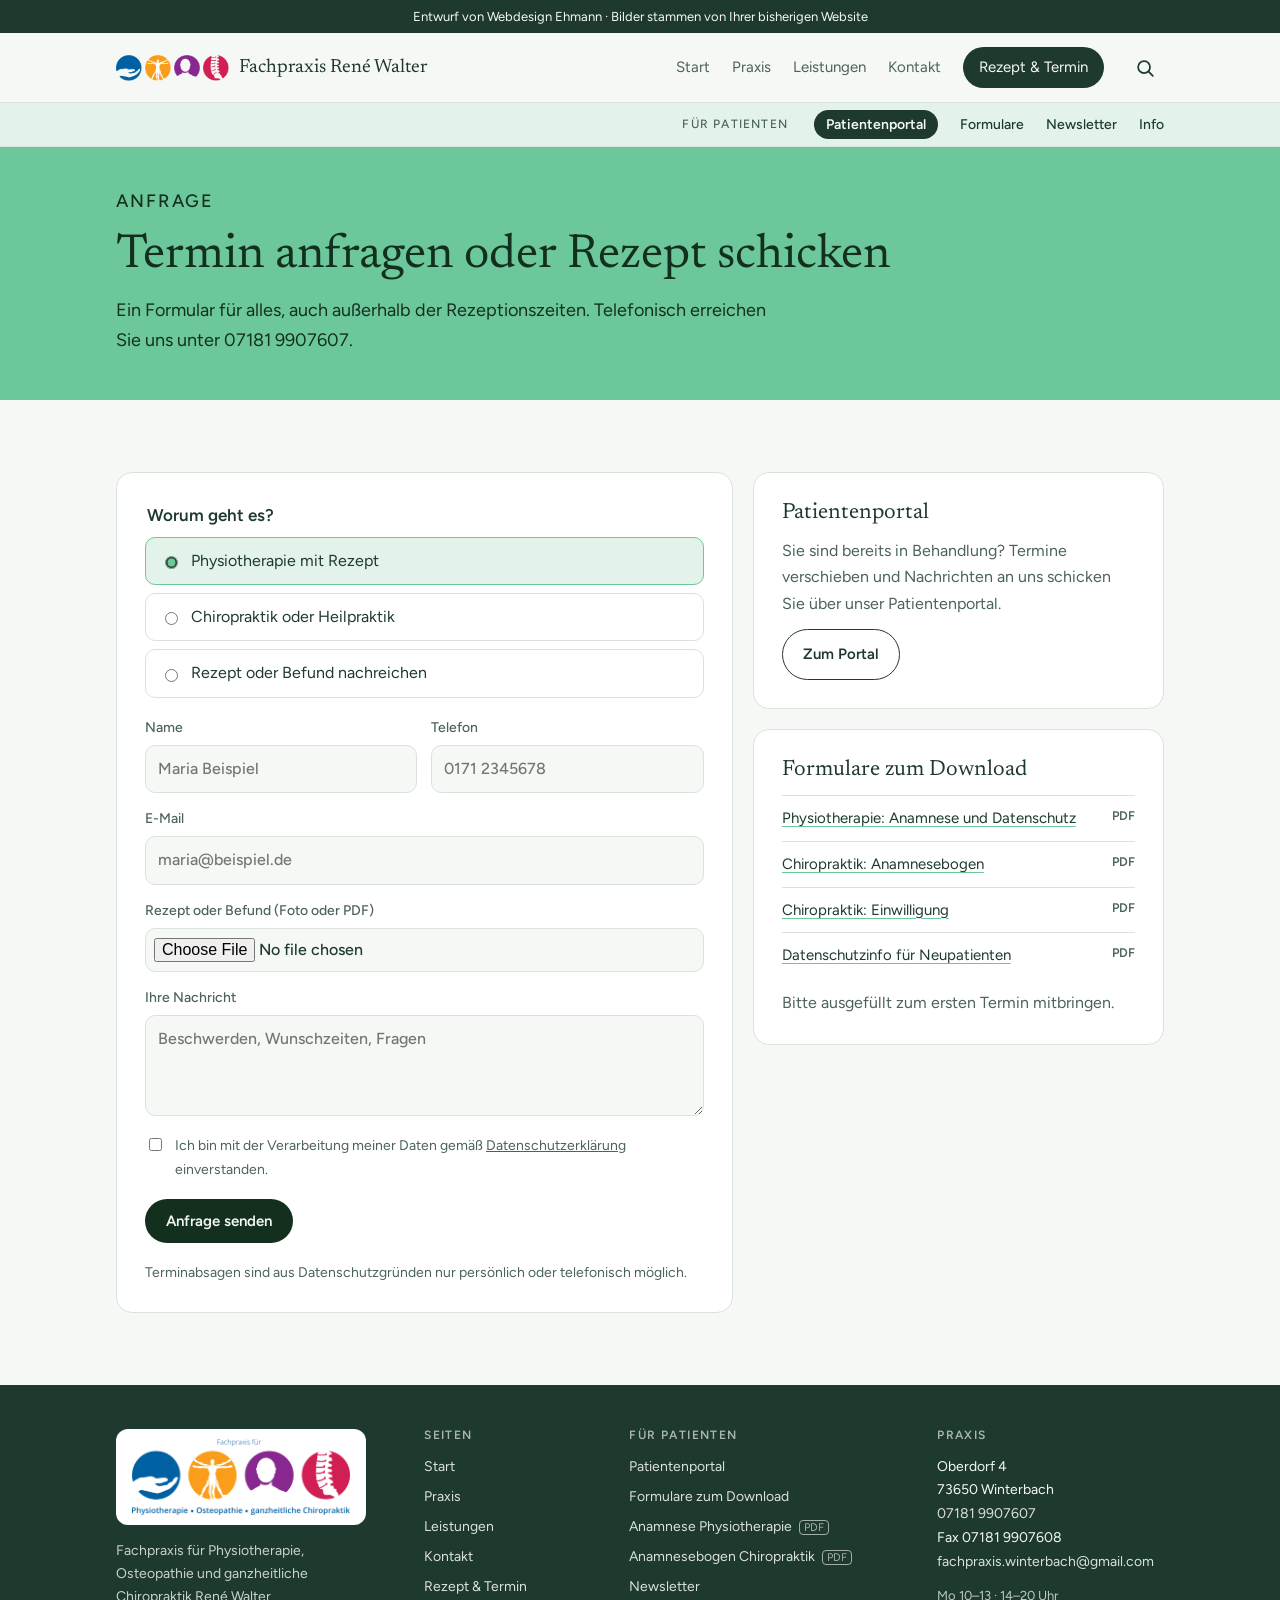
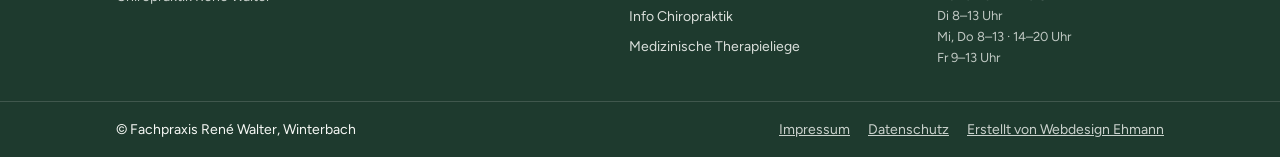
==== commit 9ffbef46: "Suchfunktion: Overlay mit Volltextsuche über alle Seiten (Umlaut-tolerant, Tastatur, Sprungmarken) C" ====
--- a/anfrage.html
+++ b/anfrage.html
@@ -27,6 +27,9 @@
       <a href="kontakt.html">Kontakt</a>
       <a href="anfrage.html" class="nav-cta" aria-current="page">Rezept &amp; Termin</a>
     </nav>
+    <button class="search-btn" id="searchBtn" type="button" aria-label="Suche öffnen" aria-haspopup="dialog">
+      <svg width="22" height="22" viewBox="0 0 24 24" fill="none" stroke="currentColor" stroke-width="1.9" stroke-linecap="round" aria-hidden="true"><circle cx="11" cy="11" r="6.5"/><path d="M16 16l4.5 4.5"/></svg>
+    </button>
     <button class="menu-btn" id="menuBtn" aria-label="Menü öffnen" aria-expanded="false" aria-controls="links">
       <svg width="26" height="26" viewBox="0 0 24 24" fill="none" stroke="currentColor" stroke-width="1.8" stroke-linecap="round" aria-hidden="true"><path d="M4 7h16M4 12h16M4 17h16"/></svg>
     </button>
@@ -136,6 +139,18 @@
   </div></div>
 </footer>
 
+<div class="search" id="search" role="dialog" aria-modal="true" aria-label="Suche auf dieser Website" hidden>
+  <div class="search-panel">
+    <div class="search-top">
+      <svg width="22" height="22" viewBox="0 0 24 24" fill="none" stroke="currentColor" stroke-width="1.9" stroke-linecap="round" aria-hidden="true"><circle cx="11" cy="11" r="6.5"/><path d="M16 16l4.5 4.5"/></svg>
+      <input id="searchInput" type="search" placeholder="Suchen, z. B. Rezept, Dry Needling, Öffnungszeiten" autocomplete="off" enterkeyhint="search" aria-label="Suchbegriff">
+      <button type="button" class="search-close" id="searchClose" aria-label="Suche schließen">Schließen</button>
+    </div>
+    <ul class="search-results" id="searchResults" aria-live="polite"></ul>
+    <p class="search-hint" id="searchHint">Tippen Sie einen Begriff. Gesucht wird in allen Seiten der Praxis.</p>
+  </div>
+</div>
+
 <nav class="dock" aria-label="Schnellzugriff">
   <a href="tel:+4971819907607"><b>Anrufen</b><small>07181 9907607</small></a>
   <a href="anfrage.html"><b>Rezept senden</b><small>online</small></a>
--- a/css/style.css
+++ b/css/style.css
@@ -3,6 +3,7 @@
 /* Farben: Mint als Grundton der Praxis. Blau/Orange/Violett/Magenta stammen aus dem Logo und
    markieren nur die vier Fachbereiche (und spiegeln die Lampenschirme im Flur der Praxis). */
 :root{
+  --alert:#C0272D;
   --bg:#F6F8F5; --surface:#FFFFFF; --mint:#6CC79A; --mint-soft:#E3F3EA;
   --ink:#1E3A2E; --ink-2:#4B6358; --line:#D9E3DC; --on-mint:#13301F;
   --c-blue:#2E6FB7; --c-orange:#E8962A; --c-violet:#7B3F98; --c-magenta:#B8336A;
@@ -319,3 +320,36 @@
 .foot-bottom a{opacity:.8}
 @media (max-width:820px){footer{padding-bottom:calc(64px + env(safe-area-inset-bottom,0px))}}
 footer .foot-grid nav{display:block}
+
+/* Wichtiger Hinweis (Treppenlift) mit roter Umrandung */
+:root{--alert:#C0272D}
+@media (prefers-color-scheme:dark){:root:not([data-theme="light"]){--alert:#F07672}}
+:root[data-theme="dark"]{--alert:#F07672}
+.notice{border:2.5px solid var(--alert);border-radius:12px;padding:14px 16px;display:flex;flex-direction:column;gap:4px;background:color-mix(in srgb,var(--alert) 6%,var(--surface));color:var(--ink)}
+.notice b{font-size:17px;color:var(--alert);display:flex;align-items:center;gap:8px}
+.notice b::before{content:"!";display:inline-grid;place-items:center;width:22px;height:22px;border-radius:50%;background:var(--alert);color:#fff;font-size:14px;font-weight:700;flex-shrink:0}
+.notice span{font-size:16px;color:var(--ink-2)}
+/* Handy: Portal steht schon in der festen unteren Leiste */
+@media (max-width:820px){.patbar .pat-portal{display:none}.patbar .wrap{justify-content:space-around}}
+
+/* Suche */
+.search-btn{background:none;border:0;color:var(--ink);padding:8px;margin-left:6px;cursor:pointer;border-radius:50%;display:grid;place-items:center}
+.search-btn:hover{background:var(--mint-soft)}
+.links{margin-left:auto}
+@media (max-width:900px){.search-btn{margin-left:auto}.menu-btn{margin-left:0}}
+.search{position:fixed;inset:0;z-index:20;background:rgba(10,24,16,.55);display:flex;justify-content:center;align-items:flex-start;padding:max(12px,env(safe-area-inset-top,0px)) 12px 12px}
+.search[hidden]{display:none}
+.search-panel{background:var(--bg);border:1px solid var(--line);border-radius:16px;width:min(680px,100%);margin-top:6vh;max-height:calc(100dvh - 12vh);display:flex;flex-direction:column;overflow:hidden;box-shadow:0 30px 60px -20px rgba(0,0,0,.5)}
+.search-top{display:flex;align-items:center;gap:10px;padding:14px 16px;border-bottom:1px solid var(--line);color:var(--ink-2)}
+.search-top input{flex:1;min-width:0;font:inherit;font-size:18px;border:0;background:none;color:var(--ink);outline:none;padding:6px 0}
+.search-top input::-webkit-search-cancel-button{display:none}
+.search-close{font:inherit;font-size:14px;background:none;border:1px solid var(--line);color:var(--ink-2);border-radius:999px;padding:5px 12px;cursor:pointer}
+.search-results{list-style:none;margin:0;padding:6px;overflow:auto}
+.search-results a{display:block;text-decoration:none;padding:12px 14px;border-radius:10px}
+.search-results a:hover,.search-results a:focus-visible,.search-results a.sel{background:var(--mint-soft)}
+.search-results b{font-family:var(--f-display);font-weight:400;font-size:20px;display:block;line-height:1.25}
+.search-results .where{font-size:12px;letter-spacing:.08em;text-transform:uppercase;color:var(--ink-2);margin-left:8px;font-family:var(--f-body)}
+.search-results small{display:block;color:var(--ink-2);font-size:14px;line-height:1.5;margin-top:3px}
+.search-results mark{background:color-mix(in srgb,var(--mint) 55%,transparent);color:inherit;border-radius:3px;padding:0 1px}
+.search-hint{padding:14px 18px;color:var(--ink-2);font-size:15px;margin:0}
+.search-hint:empty{display:none}
